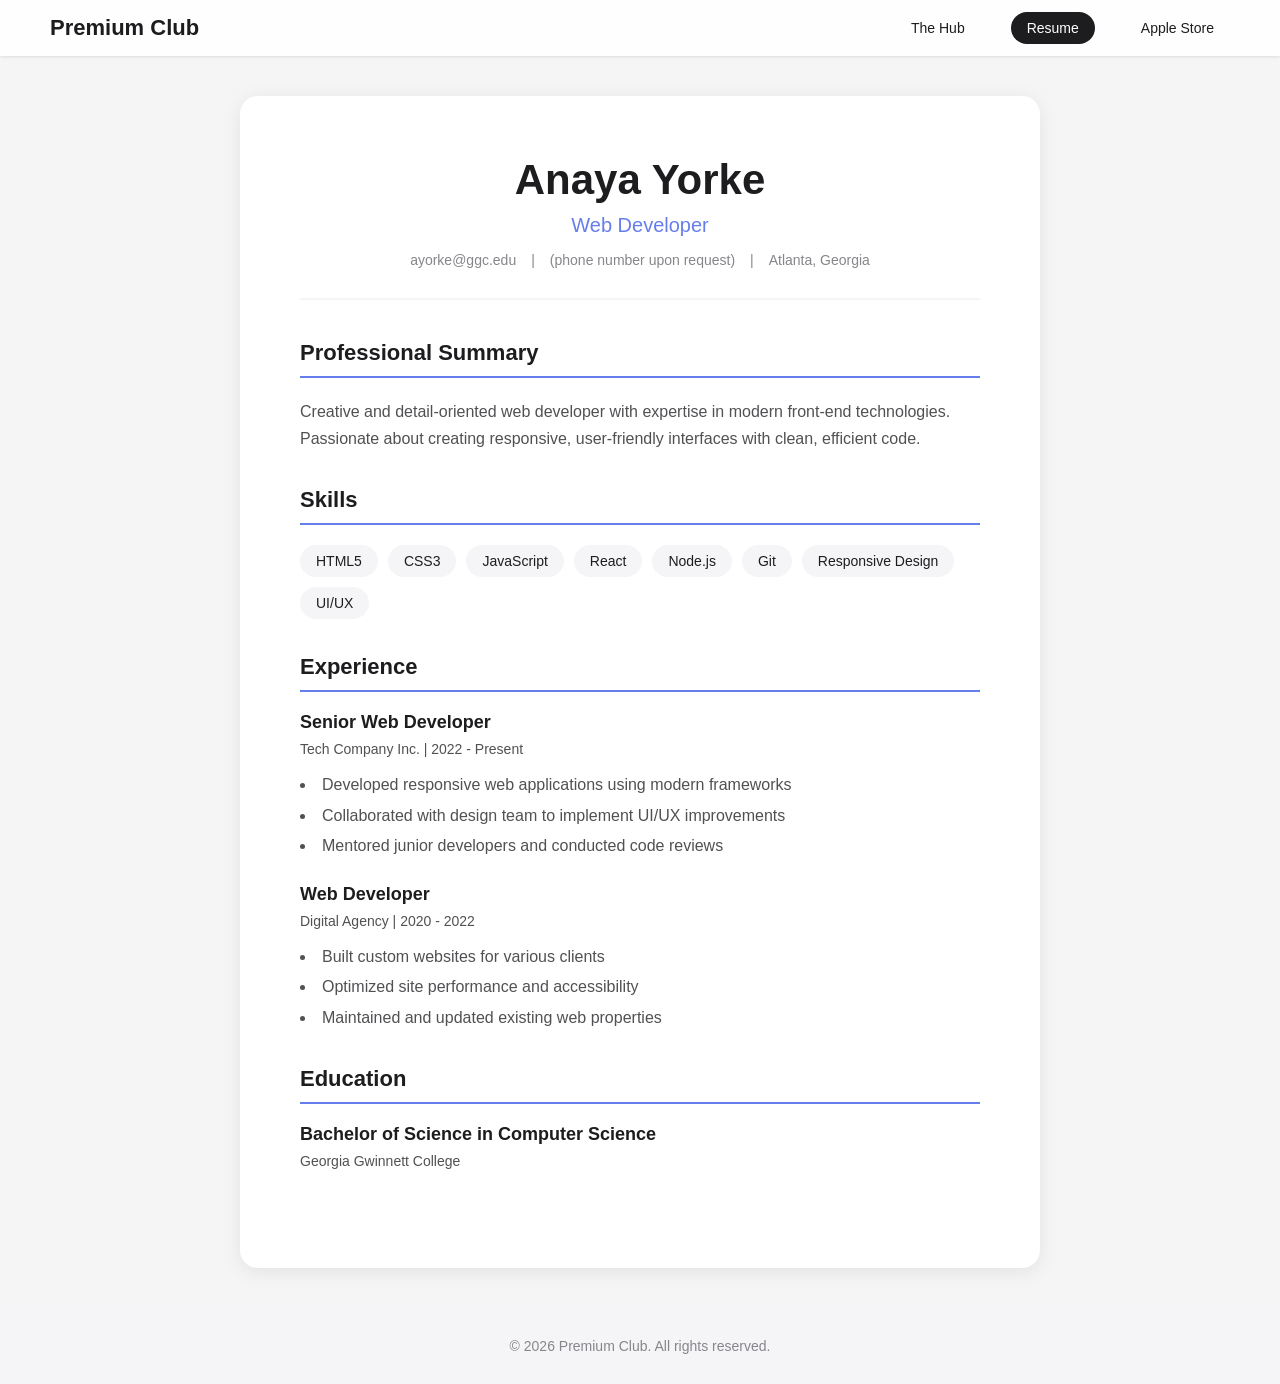
==== resume.html @ a9245487 "Project 2: Premium Club Multi-Page Portal" ====
<!DOCTYPE html>
<html lang="en">
<head>
    <meta charset="UTF-8">
    <meta name="viewport" content="width=device-width, initial-scale=1.0">
    <title>Resume | Premium Club</title>
    <link rel="stylesheet" href="style.css">
</head>
<body>
    <nav class="navbar">
        <div class="logo">Premium Club</div>
        <ul class="nav-links">
            <li><a href="index.html">The Hub</a></li>
            <li><a href="resume.html" class="active">Resume</a></li>
            <li><a href="store.html">Apple Store</a></li>
        </ul>
    </nav>

    <main class="resume-container">
        <header class="resume-header">
            <h1>Anaya Yorke</h1>
            <p class="subtitle">Web Developer</p>
            <div class="contact-info">
                <span>ayorke@ggc.edu</span>
                <span>|</span>
                <span>(phone number upon request)</span>
                <span>|</span>
                <span>Atlanta, Georgia</span>
            </div>
        </header>

        <section class="resume-section">
            <h2>Professional Summary</h2>
            <p>Creative and detail-oriented web developer with expertise in modern front-end technologies. Passionate about creating responsive, user-friendly interfaces with clean, efficient code.</p>
        </section>

        <section class="resume-section">
            <h2>Skills</h2>
            <div class="skills-grid">
                <span class="skill-tag">HTML5</span>
                <span class="skill-tag">CSS3</span>
                <span class="skill-tag">JavaScript</span>
                <span class="skill-tag">React</span>
                <span class="skill-tag">Node.js</span>
                <span class="skill-tag">Git</span>
                <span class="skill-tag">Responsive Design</span>
                <span class="skill-tag">UI/UX</span>
            </div>
        </section>

        <section class="resume-section">
            <h2>Experience</h2>
            <div class="experience-item">
                <h3>Senior Web Developer</h3>
                <p class="company">Tech Company Inc. | 2022 - Present</p>
                <ul>
                    <li>Developed responsive web applications using modern frameworks</li>
                    <li>Collaborated with design team to implement UI/UX improvements</li>
                    <li>Mentored junior developers and conducted code reviews</li>
                </ul>
            </div>
            <div class="experience-item">
                <h3>Web Developer</h3>
                <p class="company">Digital Agency | 2020 - 2022</p>
                <ul>
                    <li>Built custom websites for various clients</li>
                    <li>Optimized site performance and accessibility</li>
                    <li>Maintained and updated existing web properties</li>
                </ul>
            </div>
        </section>

        <section class="resume-section">
            <h2>Education</h2>
            <div class="education-item">
                <h3>Bachelor of Science in Computer Science</h3>
                <p class="school">Georgia Gwinnett College </p>
            </div>
        </section>
    </main>

    <footer>
        <p>&copy; 2026 Premium Club. All rights reserved.</p>
    </footer>
</body>
</html>
---- style.css ----
* {
    box-sizing: border-box;
    margin: 0;
    padding: 0;
}

body {
    font-family: -apple-system, BlinkMacSystemFont, 'Segoe UI', Roboto, Oxygen, Ubuntu, sans-serif;
    background-color: whitesmoke;
    color: #1d1d1f;
    min-height: 100vh;
    display: flex;
    flex-direction: column;
}

.navbar {
    display: flex;
    justify-content: space-between;
    align-items: center;
    padding: 15px 50px;
    background-color: rgba(255, 255, 255, 0.9);
    backdrop-filter: blur(10px);
    position: sticky;
    top: 0;
    z-index: 100;
    box-shadow: 0 1px 3px rgba(0, 0, 0, 0.1);
}

.logo {
    font-size: 22px;
    font-weight: 600;
    color: #1d1d1f;
}

.nav-links {
    display: flex;
    gap: 30px;
    list-style: none;
}

.nav-links a {
    color: #1d1d1f;
    text-decoration: none;
    font-size: 14px;
    padding: 8px 16px;
    border-radius: 20px;
    transition: background-color 0.3s ease, transform 0.3s ease;
}

.nav-links a:hover {
    background-color: #f5f5f7;
    transform: scale(1.05) translateY(-2px);
}

.nav-links a.active {
    background-color: #1d1d1f;
    color: white;
}

.hero {
    display: flex;
    justify-content: center;
    align-items: center;
    min-height: 500px;
    background: linear-gradient(135deg, #667eea 0%, #764ba2 100%);
    text-align: center;
    color: white;
}

.hero-content h1 {
    font-size: 56px;
    font-weight: 700;
    margin-bottom: 20px;
}

.hero-content p {
    font-size: 24px;
    opacity: 0.9;
}

.main-content {
    max-width: 1200px;
    margin: 0 auto;
    padding: 60px 20px;
    flex: 1;
}

.features {
    display: grid;
    grid-template-columns: repeat(3, 1fr);
    gap: 30px;
    margin-bottom: 60px;
}

.feature-card {
    background-color: white;
    padding: 40px;
    border-radius: 18px;
    text-align: center;
    box-shadow: 0 4px 20px rgba(0, 0, 0, 0.08);
    transition: transform 0.3s ease, box-shadow 0.3s ease;
}

.feature-card:hover {
    transform: scale(1.03) translateY(-5px);
    box-shadow: 0 8px 30px rgba(0, 0, 0, 0.12);
}

.feature-card h3 {
    font-size: 22px;
    margin-bottom: 15px;
    color: #1d1d1f;
}

.feature-card p {
    color: #86868b;
    line-height: 1.6;
}

.about {
    text-align: center;
    padding: 60px;
    background-color: white;
    border-radius: 18px;
}

.about h2 {
    font-size: 36px;
    margin-bottom: 20px;
}

.about p {
    font-size: 18px;
    color: #86868b;
    max-width: 700px;
    margin: 0 auto;
    line-height: 1.8;
}

.resume-container {
    max-width: 800px;
    margin: 40px auto;
    padding: 60px;
    background-color: white;
    border-radius: 18px;
    box-shadow: 0 4px 20px rgba(0, 0, 0, 0.08);
    flex: 1;
}

.resume-header {
    text-align: center;
    margin-bottom: 40px;
    padding-bottom: 30px;
    border-bottom: 2px solid #f5f5f7;
}

.resume-header h1 {
    font-size: 42px;
    margin-bottom: 10px;
}

.resume-header .subtitle {
    font-size: 20px;
    color: #667eea;
    margin-bottom: 15px;
}

.contact-info {
    display: flex;
    justify-content: center;
    gap: 15px;
    color: #86868b;
    font-size: 14px;
}

.resume-section {
    margin-bottom: 35px;
}

.resume-section h2 {
    font-size: 22px;
    color: #1d1d1f;
    margin-bottom: 20px;
    padding-bottom: 10px;
    border-bottom: 2px solid #667eea;
}

.resume-section p {
    color: #515154;
    line-height: 1.7;
}

.skills-grid {
    display: flex;
    flex-wrap: wrap;
    gap: 10px;
}

.skill-tag {
    background-color: #f5f5f7;
    padding: 8px 16px;
    border-radius: 20px;
    font-size: 14px;
    color: #1d1d1f;
    transition: background-color 0.3s ease, transform 0.3s ease;
}

.skill-tag:hover {
    background-color: #667eea;
    color: white;
    transform: scale(1.05) rotate(2deg);
}

.experience-item,
.education-item {
    margin-bottom: 25px;
}

.experience-item h3,
.education-item h3 {
    font-size: 18px;
    color: #1d1d1f;
    margin-bottom: 5px;
}

.company,
.school {
    color: #86868b;
    font-size: 14px;
    margin-bottom: 10px;
}

.experience-item ul {
    list-style-position: inside;
    color: #515154;
}

.experience-item li {
    margin-bottom: 5px;
    line-height: 1.6;
}

.store-hero {
    text-align: center;
    padding: 80px 20px;
    background: linear-gradient(135deg, #1d1d1f 0%, #434343 100%);
    color: white;
}

.store-hero h1 {
    font-size: 48px;
    margin-bottom: 15px;
}

.store-hero p {
    font-size: 20px;
    opacity: 0.8;
}

.store-container {
    max-width: 1200px;
    margin: 0 auto;
    padding: 60px 20px;
    flex: 1;
}

.products-grid {
    display: grid;
    grid-template-columns: repeat(3, 1fr);
    gap: 30px;
}

.product-card {
    background-color: white;
    border-radius: 18px;
    padding: 30px;
    text-align: center;
    box-shadow: 0 4px 20px rgba(0, 0, 0, 0.08);
    transition: transform 0.3s ease, box-shadow 0.3s ease;
}

.product-card:hover {
    transform: scale(1.02) translateY(-8px);
    box-shadow: 0 12px 40px rgba(0, 0, 0, 0.15);
}

.product-image {
    height: 180px;
    background: linear-gradient(135deg, #f5f5f7 0%, #e8e8ed 100%);
    border-radius: 12px;
    display: flex;
    justify-content: center;
    align-items: center;
    margin-bottom: 20px;
    font-size: 18px;
    color: #86868b;
}

.product-card h3 {
    font-size: 20px;
    margin-bottom: 10px;
    color: #1d1d1f;
}

.price {
    font-size: 18px;
    color: #1d1d1f;
    font-weight: 600;
    margin-bottom: 20px;
}

.buy-btn {
    background-color: #0071e3;
    color: white;
    border: none;
    padding: 12px 30px;
    border-radius: 25px;
    font-size: 14px;
    cursor: pointer;
    transition: background-color 0.3s ease, transform 0.3s ease;
}

.buy-btn:hover {
    background-color: #0077ed;
    transform: scale(1.05) translateY(-2px);
}

footer {
    text-align: center;
    padding: 30px;
    background-color: #f5f5f7;
    color: #86868b;
    font-size: 14px;
}

@media (max-width: 768px) {
    .navbar {
        flex-direction: column;
        gap: 15px;
        padding: 15px 20px;
    }

    .features,
    .products-grid {
        grid-template-columns: 1fr;
    }

    .hero-content h1 {
        font-size: 36px;
    }

    .resume-container {
        margin: 20px;
        padding: 30px;
    }

    .contact-info {
        flex-direction: column;
        gap: 5px;
    }

    .contact-info span:nth-child(2),
    .contact-info span:nth-child(4) {
        display: none;
    }
}
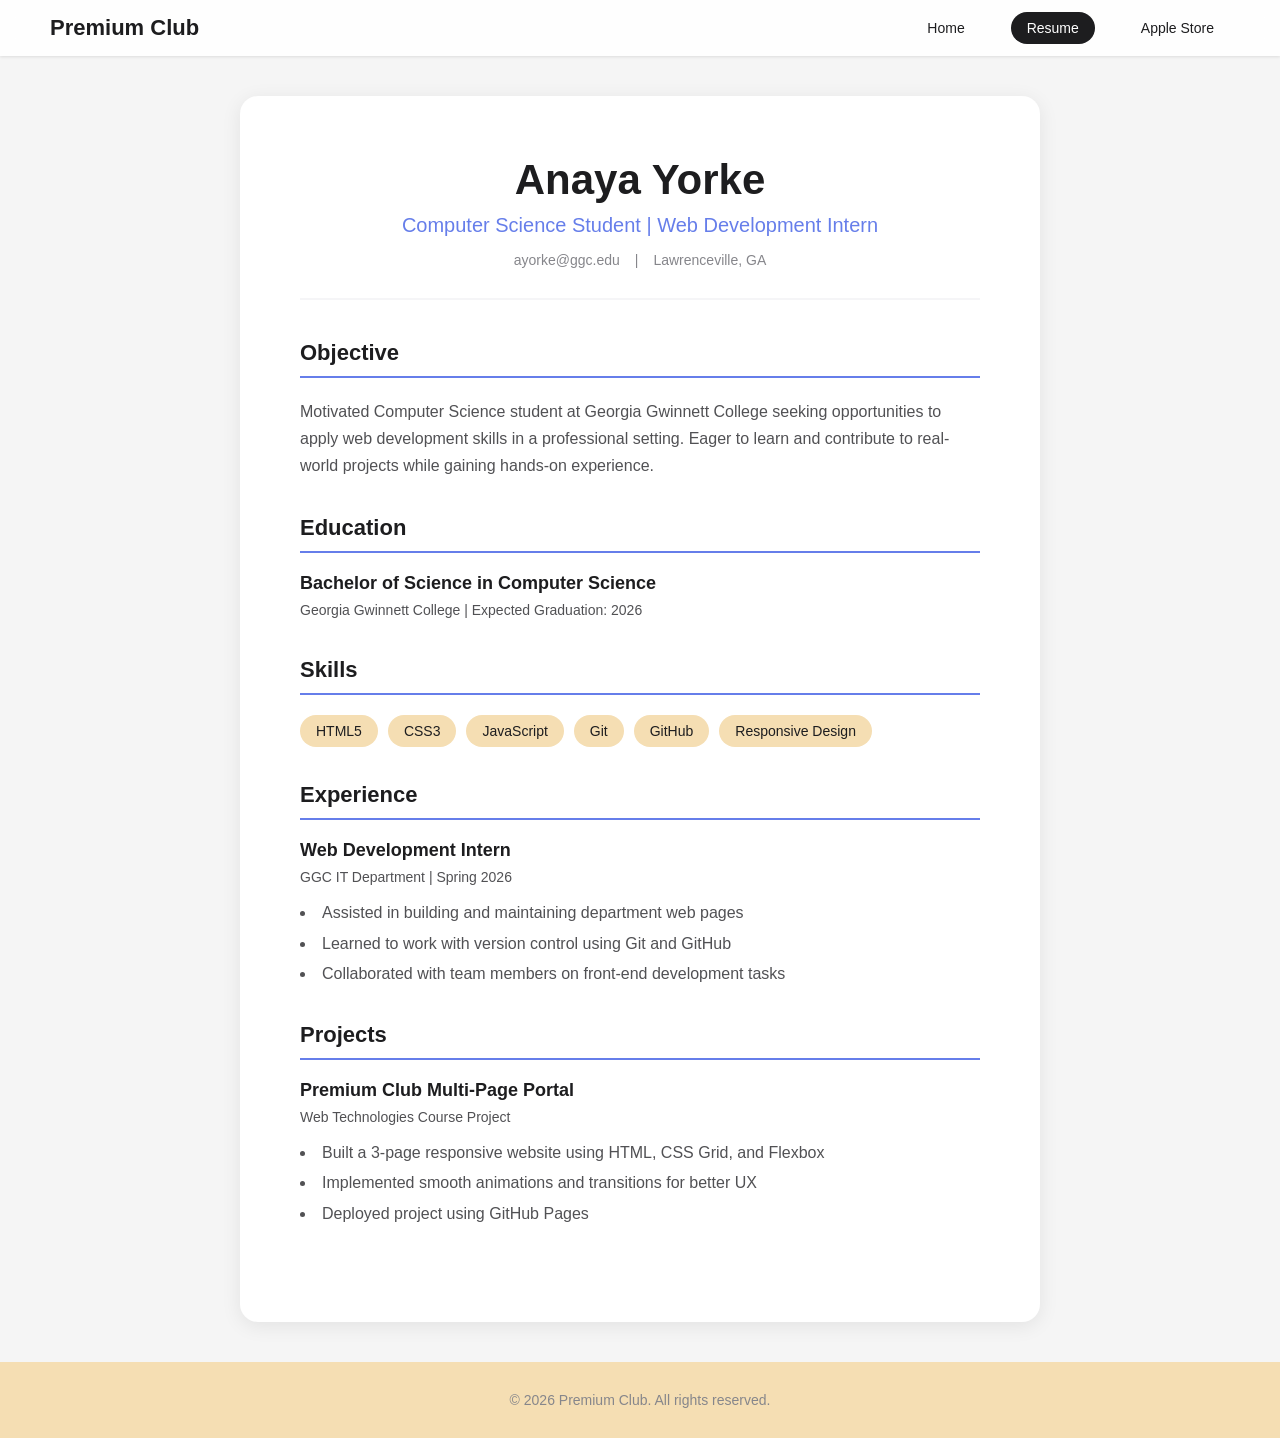
==== commit a9374097: "Update Project 2" ====
--- a/resume.html
+++ b/resume.html
@@ -10,28 +10,34 @@
     <nav class="navbar">
         <div class="logo">Premium Club</div>
         <ul class="nav-links">
-            <li><a href="index.html">The Hub</a></li>
+            <li><a href="index.html">Home</a></li>
             <li><a href="resume.html" class="active">Resume</a></li>
-            <li><a href="store.html">Apple Store</a></li>
+            <li><a href="apple.html">Apple Store</a></li>
         </ul>
     </nav>
 
     <main class="resume-container">
         <header class="resume-header">
             <h1>Anaya Yorke</h1>
-            <p class="subtitle">Web Developer</p>
+            <p class="subtitle">Computer Science Student | Web Development Intern</p>
             <div class="contact-info">
                 <span>ayorke@ggc.edu</span>
                 <span>|</span>
-                <span>(phone number upon request)</span>
-                <span>|</span>
-                <span>Atlanta, Georgia</span>
+                <span>Lawrenceville, GA</span>
             </div>
         </header>
 
         <section class="resume-section">
-            <h2>Professional Summary</h2>
-            <p>Creative and detail-oriented web developer with expertise in modern front-end technologies. Passionate about creating responsive, user-friendly interfaces with clean, efficient code.</p>
+            <h2>Objective</h2>
+            <p>Motivated Computer Science student at Georgia Gwinnett College seeking opportunities to apply web development skills in a professional setting. Eager to learn and contribute to real-world projects while gaining hands-on experience.</p>
+        </section>
+
+        <section class="resume-section">
+            <h2>Education</h2>
+            <div class="education-item">
+                <h3>Bachelor of Science in Computer Science</h3>
+                <p class="school">Georgia Gwinnett College | Expected Graduation: 2026</p>
+            </div>
         </section>
 
         <section class="resume-section">
@@ -40,41 +46,35 @@
                 <span class="skill-tag">HTML5</span>
                 <span class="skill-tag">CSS3</span>
                 <span class="skill-tag">JavaScript</span>
-                <span class="skill-tag">React</span>
-                <span class="skill-tag">Node.js</span>
                 <span class="skill-tag">Git</span>
+                <span class="skill-tag">GitHub</span>
                 <span class="skill-tag">Responsive Design</span>
-                <span class="skill-tag">UI/UX</span>
             </div>
         </section>
 
         <section class="resume-section">
             <h2>Experience</h2>
             <div class="experience-item">
-                <h3>Senior Web Developer</h3>
-                <p class="company">Tech Company Inc. | 2022 - Present</p>
+                <h3>Web Development Intern</h3>
+                <p class="company">GGC IT Department | Spring 2026</p>
                 <ul>
-                    <li>Developed responsive web applications using modern frameworks</li>
-                    <li>Collaborated with design team to implement UI/UX improvements</li>
-                    <li>Mentored junior developers and conducted code reviews</li>
-                </ul>
-            </div>
-            <div class="experience-item">
-                <h3>Web Developer</h3>
-                <p class="company">Digital Agency | 2020 - 2022</p>
-                <ul>
-                    <li>Built custom websites for various clients</li>
-                    <li>Optimized site performance and accessibility</li>
-                    <li>Maintained and updated existing web properties</li>
+                    <li>Assisted in building and maintaining department web pages</li>
+                    <li>Learned to work with version control using Git and GitHub</li>
+                    <li>Collaborated with team members on front-end development tasks</li>
                 </ul>
             </div>
         </section>
 
         <section class="resume-section">
-            <h2>Education</h2>
-            <div class="education-item">
-                <h3>Bachelor of Science in Computer Science</h3>
-                <p class="school">Georgia Gwinnett College </p>
+            <h2>Projects</h2>
+            <div class="experience-item">
+                <h3>Premium Club Multi-Page Portal</h3>
+                <p class="company">Web Technologies Course Project</p>
+                <ul>
+                    <li>Built a 3-page responsive website using HTML, CSS Grid, and Flexbox</li>
+                    <li>Implemented smooth animations and transitions for better UX</li>
+                    <li>Deployed project using GitHub Pages</li>
+                </ul>
             </div>
         </section>
     </main>
--- a/style.css
+++ b/style.css
@@ -48,7 +48,7 @@
 }
 
 .nav-links a:hover {
-    background-color: #f5f5f7;
+    background-color: wheat;
     transform: scale(1.05) translateY(-2px);
 }
 
@@ -197,7 +197,7 @@
 }
 
 .skill-tag {
-    background-color: #f5f5f7;
+    background-color: wheat;
     padding: 8px 16px;
     border-radius: 20px;
     font-size: 14px;
@@ -286,7 +286,7 @@
 
 .product-image {
     height: 180px;
-    background: linear-gradient(135deg, #f5f5f7 0%, #e8e8ed 100%);
+    background: linear-gradient(135deg, wheat 0%, #e8e8ed 100%);
     border-radius: 12px;
     display: flex;
     justify-content: center;
@@ -328,7 +328,7 @@
 footer {
     text-align: center;
     padding: 30px;
-    background-color: #f5f5f7;
+    background-color: wheat;
     color: #86868b;
     font-size: 14px;
 }
